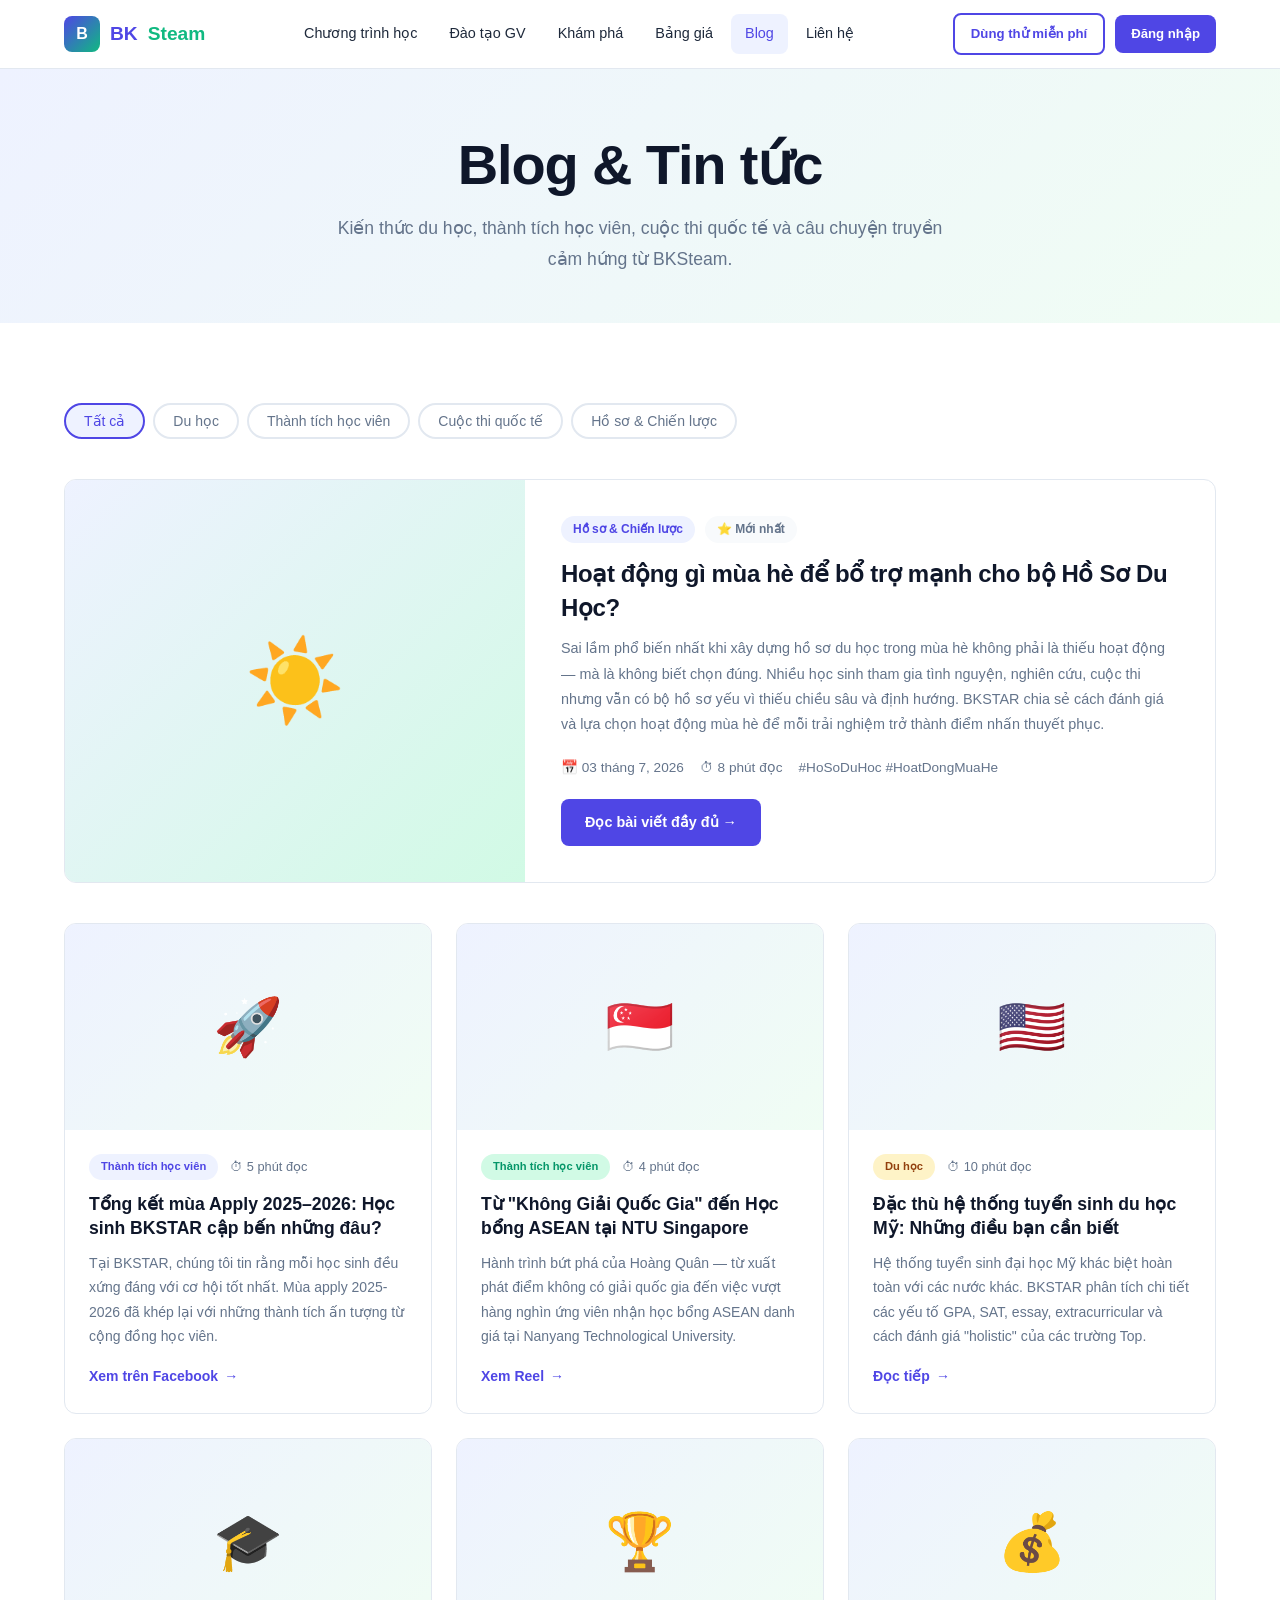
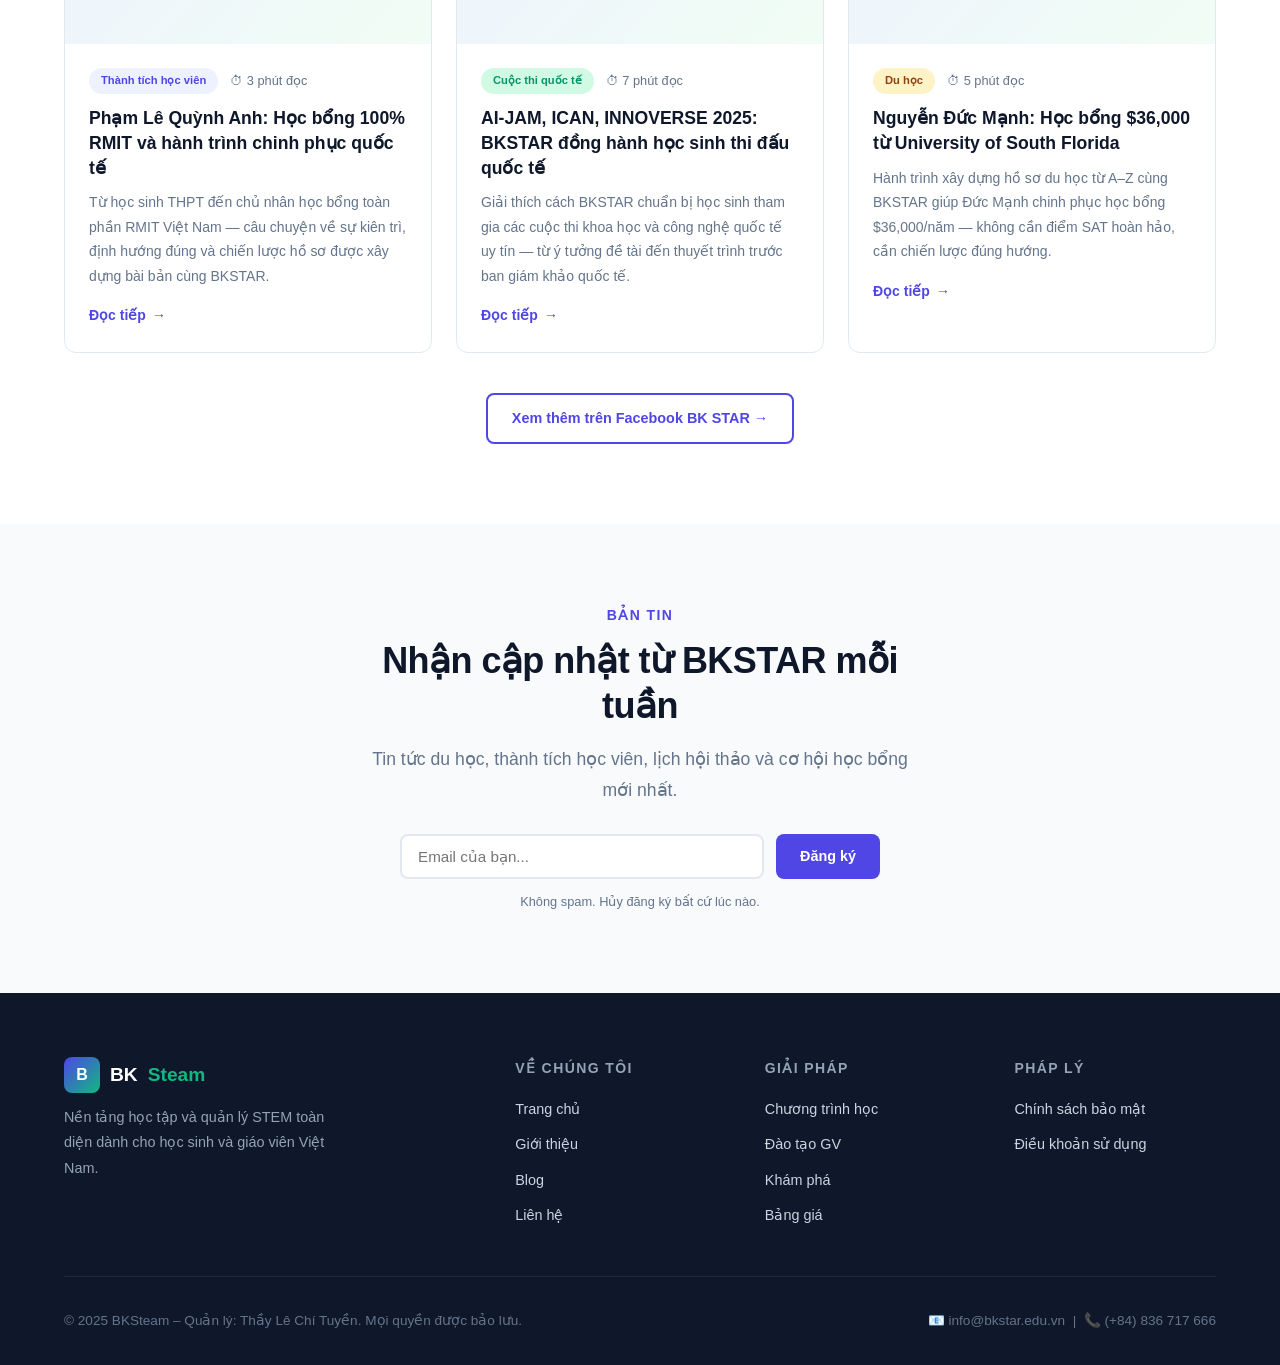
==== blog.html @ f7e73af7 "Initial commit – BKSteam website hoàn chỉnh - 8 trang HTML: index, curriculum, teacher-training, exp" ====
﻿<!DOCTYPE html>
<html lang="vi">
<head>
<meta charset="UTF-8">
<meta name="viewport" content="width=device-width, initial-scale=1.0">
<title>Blog – BKSteam</title>
<link rel="stylesheet" href="css/style.css">
</head>
<body>
<nav class="nav">
  <div class="container nav-inner">
    <a href="index.html" class="nav-logo"><div class="nav-logo-icon">B</div>BK<span>Steam</span></a>
    <div class="nav-links">
      <a href="curriculum.html">Chương trình học</a>
      <a href="teacher-training.html">Đào tạo GV</a>
      <a href="explore.html">Khám phá</a>
      <a href="pricing.html">Bảng giá</a>
      <a href="blog.html" class="active">Blog</a>
      <a href="contact.html">Liên hệ</a>
    </div>
    <div class="nav-cta">
      <a href="contact.html" class="btn btn-outline btn-sm">Dùng thử miễn phí</a>
      <a href="login.html" class="btn btn-primary btn-sm">Đăng nhập</a>
    </div>
    <button class="nav-hamburger"><span></span><span></span><span></span></button>
  </div>
  <div class="nav-mobile">
    <a href="curriculum.html">Chương trình học</a>
    <a href="teacher-training.html">Đào tạo Giáo viên</a>
    <a href="explore.html">Khám phá</a>
    <a href="pricing.html">Bảng giá</a>
    <a href="blog.html">Blog</a>
    <a href="contact.html">Liên hệ</a>
    <a href="contact.html" class="btn btn-primary">Dùng thử miễn phí</a>
  </div>
</nav>

<section class="page-header">
  <div class="container">
    <h1>Blog & Tin tức</h1>
    <p>Kiến thức du học, thành tích học viên, cuộc thi quốc tế và câu chuyện truyền cảm hứng từ BKSteam.</p>
  </div>
</section>

<section class="section">
  <div class="container">
    <!-- Category filter -->
    <div style="display:flex;gap:8px;flex-wrap:wrap;margin-bottom:40px">
      <button class="subject-tab active" data-filter="all">Tất cả</button>
      <button class="subject-tab" data-filter="du-hoc">Du học</button>
      <button class="subject-tab" data-filter="thanh-tich">Thành tích học viên</button>
      <button class="subject-tab" data-filter="cuoc-thi">Cuộc thi quốc tế</button>
      <button class="subject-tab" data-filter="ho-so">Hồ sơ & Chiến lược</button>
    </div>

    <!-- Featured article (from Facebook post) -->
    <div class="card" style="display:grid;grid-template-columns:1fr 1.5fr;gap:0;padding:0;overflow:hidden;margin-bottom:40px;border:1px solid var(--border)">
      <div style="background:linear-gradient(135deg,#EEF2FF,#D1FAE5);display:flex;align-items:center;justify-content:center;font-size:5rem;min-height:250px">☀️</div>
      <div style="padding:36px">
        <div style="display:flex;gap:10px;margin-bottom:14px">
          <span class="badge badge-primary">Hồ sơ & Chiến lược</span>
          <span class="badge badge-gray">⭐ Mới nhất</span>
        </div>
        <h2 style="font-size:1.5rem;color:var(--text-dark);margin-bottom:12px;line-height:1.4">Hoạt động gì mùa hè để bổ trợ mạnh cho bộ Hồ Sơ Du Học?</h2>
        <p>Sai lầm phổ biến nhất khi xây dựng hồ sơ du học trong mùa hè không phải là thiếu hoạt động — mà là không biết chọn đúng. Nhiều học sinh tham gia tình nguyện, nghiên cứu, cuộc thi nhưng vẫn có bộ hồ sơ yếu vì thiếu chiều sâu và định hướng. BKSTAR chia sẻ cách đánh giá và lựa chọn hoạt động mùa hè để mỗi trải nghiệm trở thành điểm nhấn thuyết phục.</p>
        <div style="display:flex;gap:16px;align-items:center;margin-top:20px;font-size:.85rem;color:var(--text-muted)">
          <span>📅 03 tháng 7, 2026</span>
          <span>⏱ 8 phút đọc</span>
          <span>#HoSoDuHoc #HoatDongMuaHe</span>
        </div>
        <a href="https://bkstar.com.vn/hoat-dong-mua-he-trong-ho-so-du-hoc/" target="_blank" class="btn btn-primary" style="margin-top:20px">Đọc bài viết đầy đủ →</a>
      </div>
    </div>

    <!-- Blog grid -->
    <div class="grid-3">

      <!-- Post 1: Tổng kết mùa apply (từ Facebook "Đáng chú ý") -->
      <div class="blog-card">
        <div class="blog-card-img" style="font-size:3.5rem">🚀</div>
        <div class="blog-card-body">
          <div class="blog-card-meta">
            <span class="badge badge-primary" style="font-size:.7rem">Thành tích học viên</span>
            <span>⏱ 5 phút đọc</span>
          </div>
          <h3><a href="https://www.facebook.com/BKSTARTEAM/" target="_blank">Tổng kết mùa Apply 2025–2026: Học sinh BKSTAR cập bến những đâu?</a></h3>
          <p>Tại BKSTAR, chúng tôi tin rằng mỗi học sinh đều xứng đáng với cơ hội tốt nhất. Mùa apply 2025-2026 đã khép lại với những thành tích ấn tượng từ cộng đồng học viên.</p>
          <div class="read-more">Xem trên Facebook <span>→</span></div>
        </div>
      </div>

      <!-- Post 2: Hoàng Quân - Học bổng ASEAN (từ Facebook Reel) -->
      <div class="blog-card">
        <div class="blog-card-img" style="font-size:3.5rem">🇸🇬</div>
        <div class="blog-card-body">
          <div class="blog-card-meta">
            <span class="badge badge-secondary" style="font-size:.7rem">Thành tích học viên</span>
            <span>⏱ 4 phút đọc</span>
          </div>
          <h3><a href="https://www.facebook.com/reel/1302274701632871/" target="_blank">Từ "Không Giải Quốc Gia" đến Học bổng ASEAN tại NTU Singapore</a></h3>
          <p>Hành trình bứt phá của Hoàng Quân — từ xuất phát điểm không có giải quốc gia đến việc vượt hàng nghìn ứng viên nhận học bổng ASEAN danh giá tại Nanyang Technological University.</p>
          <div class="read-more">Xem Reel <span>→</span></div>
        </div>
      </div>

      <!-- Post 3: Đặc thù du học Mỹ (từ bkstar.com.vn) -->
      <div class="blog-card">
        <div class="blog-card-img" style="font-size:3.5rem">🇺🇸</div>
        <div class="blog-card-body">
          <div class="blog-card-meta">
            <span class="badge badge-accent" style="font-size:.7rem">Du học</span>
            <span>⏱ 10 phút đọc</span>
          </div>
          <h3><a href="https://bkstar.com.vn/dac-thu-he-thong-tuyen-sinh-du-hoc-my/" target="_blank">Đặc thù hệ thống tuyển sinh du học Mỹ: Những điều bạn cần biết</a></h3>
          <p>Hệ thống tuyển sinh đại học Mỹ khác biệt hoàn toàn với các nước khác. BKSTAR phân tích chi tiết các yếu tố GPA, SAT, essay, extracurricular và cách đánh giá "holistic" của các trường Top.</p>
          <div class="read-more">Đọc tiếp <span>→</span></div>
        </div>
      </div>

      <!-- Post 4: Phạm Lê Quỳnh Anh - RMIT (từ bkstar.com.vn/thanh-tich) -->
      <div class="blog-card">
        <div class="blog-card-img" style="font-size:3.5rem">🎓</div>
        <div class="blog-card-body">
          <div class="blog-card-meta">
            <span class="badge badge-primary" style="font-size:.7rem">Thành tích học viên</span>
            <span>⏱ 3 phút đọc</span>
          </div>
          <h3><a href="https://bkstar.com.vn/thanh-tich-va-su-kien/" target="_blank">Phạm Lê Quỳnh Anh: Học bổng 100% RMIT và hành trình chinh phục quốc tế</a></h3>
          <p>Từ học sinh THPT đến chủ nhân học bổng toàn phần RMIT Việt Nam — câu chuyện về sự kiên trì, định hướng đúng và chiến lược hồ sơ được xây dựng bài bản cùng BKSTAR.</p>
          <div class="read-more">Đọc tiếp <span>→</span></div>
        </div>
      </div>

      <!-- Post 5: Hoạt động mùa hè (từ bkstar.com.vn) -->
      <div class="blog-card">
        <div class="blog-card-img" style="font-size:3.5rem">🏆</div>
        <div class="blog-card-body">
          <div class="blog-card-meta">
            <span class="badge badge-secondary" style="font-size:.7rem">Cuộc thi quốc tế</span>
            <span>⏱ 7 phút đọc</span>
          </div>
          <h3><a href="https://bkstar.com.vn/thanh-tich-va-su-kien/" target="_blank">AI-JAM, ICAN, INNOVERSE 2025: BKSTAR đồng hành học sinh thi đấu quốc tế</a></h3>
          <p>Giải thích cách BKSTAR chuẩn bị học sinh tham gia các cuộc thi khoa học và công nghệ quốc tế uy tín — từ ý tưởng đề tài đến thuyết trình trước ban giám khảo quốc tế.</p>
          <div class="read-more">Đọc tiếp <span>→</span></div>
        </div>
      </div>

      <!-- Post 6: Nguyễn Đức Mạnh - USF (từ bkstar.com.vn) -->
      <div class="blog-card">
        <div class="blog-card-img" style="font-size:3.5rem">💰</div>
        <div class="blog-card-body">
          <div class="blog-card-meta">
            <span class="badge badge-accent" style="font-size:.7rem">Du học</span>
            <span>⏱ 5 phút đọc</span>
          </div>
          <h3><a href="https://bkstar.com.vn/thanh-tich-va-su-kien/" target="_blank">Nguyễn Đức Mạnh: Học bổng $36,000 từ University of South Florida</a></h3>
          <p>Hành trình xây dựng hồ sơ du học từ A–Z cùng BKSTAR giúp Đức Mạnh chinh phục học bổng $36,000/năm — không cần điểm SAT hoàn hảo, cần chiến lược đúng hướng.</p>
          <div class="read-more">Đọc tiếp <span>→</span></div>
        </div>
      </div>

    </div>

    <div style="text-align:center;margin-top:40px">
      <a href="https://www.facebook.com/BKSTARTEAM/" target="_blank" class="btn btn-outline">Xem thêm trên Facebook BK STAR →</a>
    </div>
  </div>
</section>

<!-- Newsletter -->
<section class="section" style="background:var(--bg-gray)">
  <div class="container" style="max-width:600px;text-align:center">
    <div class="section-header" style="margin-bottom:28px">
      <div class="label">Bản tin</div>
      <h2>Nhận cập nhật từ BKSTAR mỗi tuần</h2>
      <p>Tin tức du học, thành tích học viên, lịch hội thảo và cơ hội học bổng mới nhất.</p>
    </div>
    <div style="display:flex;gap:12px;max-width:480px;margin:0 auto">
      <input type="email" placeholder="Email của bạn..." style="flex:1;padding:12px 16px;border:2px solid var(--border);border-radius:8px;font-size:.95rem">
      <button class="btn btn-primary">Đăng ký</button>
    </div>
    <p style="font-size:.8rem;margin-top:12px">Không spam. Hủy đăng ký bất cứ lúc nào.</p>
  </div>
</section>

<footer>
  <div class="container">
    <div class="footer-grid">
      <div class="footer-brand"><a href="index.html" class="nav-logo" style="color:#fff"><div class="nav-logo-icon">B</div>BK<span>Steam</span></a><p>Nền tảng học tập và quản lý STEM toàn diện dành cho học sinh và giáo viên Việt Nam.</p></div>
      <div class="footer-col"><h4>VỀ CHÚNG TÔI</h4><ul><li><a href="index.html">Trang chủ</a></li><li><a href="gioi-thieu.html">Giới thiệu</a></li><li><a href="blog.html">Blog</a></li><li><a href="contact.html">Liên hệ</a></li></ul></div>
      <div class="footer-col"><h4>GIẢI PHÁP</h4><ul><li><a href="curriculum.html">Chương trình học</a></li><li><a href="teacher-training.html">Đào tạo GV</a></li><li><a href="explore.html">Khám phá</a></li><li><a href="pricing.html">Bảng giá</a></li></ul></div>
      <div class="footer-col"><h4>PHÁP LÝ</h4><ul><li><a href="privacy.html">Chính sách bảo mật</a></li><li><a href="terms.html">Điều khoản sử dụng</a></li></ul></div>
    </div>
    <div class="footer-bottom"><p>© 2025 BKSteam – Quản lý: Thầy Lê Chí Tuyền. Mọi quyền được bảo lưu.</p><p>📧 info@bkstar.edu.vn &nbsp;|&nbsp; 📞 (+84) 836 717 666</p></div>
  </div>
</footer>
<script src="js/main.js"></script>
</body>
</html>
---- css/style.css ----
/* ===== CSS VARIABLES ===== */
:root {
  --primary: #4F46E5;
  --primary-dark: #3730A3;
  --primary-light: #818CF8;
  --secondary: #10B981;
  --secondary-dark: #059669;
  --accent: #F59E0B;
  --danger: #EF4444;
  --text-dark: #0F172A;
  --text: #1E293B;
  --text-muted: #64748B;
  --text-light: #94A3B8;
  --bg: #FFFFFF;
  --bg-gray: #F8FAFC;
  --bg-dark: #0F172A;
  --border: #E2E8F0;
  --shadow-sm: 0 1px 3px rgba(0,0,0,.08), 0 1px 2px rgba(0,0,0,.06);
  --shadow: 0 4px 6px -1px rgba(0,0,0,.1), 0 2px 4px -1px rgba(0,0,0,.06);
  --shadow-lg: 0 10px 15px -3px rgba(0,0,0,.1), 0 4px 6px -2px rgba(0,0,0,.05);
  --shadow-xl: 0 20px 25px -5px rgba(0,0,0,.1), 0 10px 10px -5px rgba(0,0,0,.04);
  --radius: 12px;
  --radius-sm: 8px;
  --radius-lg: 20px;
  --transition: all .2s ease;
}

/* ===== RESET ===== */
*, *::before, *::after { box-sizing: border-box; margin: 0; padding: 0; }
html { scroll-behavior: smooth; }
body { font-family: 'Inter', -apple-system, BlinkMacSystemFont, 'Segoe UI', sans-serif; color: var(--text); background: var(--bg); line-height: 1.6; font-size: 16px; }
img { max-width: 100%; height: auto; display: block; }
a { color: inherit; text-decoration: none; }
ul { list-style: none; }
button { cursor: pointer; border: none; background: none; font-family: inherit; }
input, textarea, select { font-family: inherit; }

/* ===== TYPOGRAPHY ===== */
h1 { font-size: clamp(2rem, 5vw, 3.5rem); font-weight: 800; line-height: 1.15; letter-spacing: -0.02em; }
h2 { font-size: clamp(1.5rem, 3vw, 2.25rem); font-weight: 700; line-height: 1.25; letter-spacing: -0.015em; }
h3 { font-size: clamp(1.1rem, 2vw, 1.375rem); font-weight: 600; line-height: 1.35; }
h4 { font-size: 1rem; font-weight: 600; }
p { color: var(--text-muted); line-height: 1.75; }

/* ===== LAYOUT ===== */
.container { max-width: 1200px; margin: 0 auto; padding: 0 24px; }
.section { padding: 80px 0; }
.section-sm { padding: 48px 0; }
.grid-2 { display: grid; grid-template-columns: repeat(2, 1fr); gap: 24px; }
.grid-3 { display: grid; grid-template-columns: repeat(3, 1fr); gap: 24px; }
.grid-4 { display: grid; grid-template-columns: repeat(4, 1fr); gap: 20px; }
.flex { display: flex; }
.flex-center { display: flex; align-items: center; justify-content: center; }
.flex-between { display: flex; align-items: center; justify-content: space-between; }
.gap-4 { gap: 16px; }
.gap-6 { gap: 24px; }

/* ===== BUTTONS ===== */
.btn { display: inline-flex; align-items: center; gap: 8px; padding: 12px 24px; border-radius: 8px; font-weight: 600; font-size: .9rem; transition: var(--transition); white-space: nowrap; }
.btn-primary { background: var(--primary); color: #fff; }
.btn-primary:hover { background: var(--primary-dark); transform: translateY(-1px); box-shadow: var(--shadow); }
.btn-secondary { background: var(--secondary); color: #fff; }
.btn-secondary:hover { background: var(--secondary-dark); transform: translateY(-1px); box-shadow: var(--shadow); }
.btn-outline { border: 2px solid var(--primary); color: var(--primary); }
.btn-outline:hover { background: var(--primary); color: #fff; }
.btn-white { background: #fff; color: var(--primary); }
.btn-white:hover { background: #F1F5F9; }
.btn-lg { padding: 16px 32px; font-size: 1rem; border-radius: 10px; }
.btn-sm { padding: 8px 16px; font-size: .825rem; }

/* ===== BADGES ===== */
.badge { display: inline-flex; align-items: center; gap: 4px; padding: 4px 12px; border-radius: 100px; font-size: .75rem; font-weight: 600; }
.badge-primary { background: #EEF2FF; color: var(--primary); }
.badge-secondary { background: #D1FAE5; color: var(--secondary-dark); }
.badge-accent { background: #FEF3C7; color: #92400E; }
.badge-gray { background: var(--bg-gray); color: var(--text-muted); }
.badge-easy { background: #D1FAE5; color: #065F46; }
.badge-medium { background: #FEF3C7; color: #92400E; }
.badge-hard { background: #FEE2E2; color: #991B1B; }

/* ===== SECTION HEADER ===== */
.section-header { text-align: center; margin-bottom: 56px; }
.section-header .label { color: var(--primary); font-size: .875rem; font-weight: 700; letter-spacing: .1em; text-transform: uppercase; margin-bottom: 12px; }
.section-header h2 { color: var(--text-dark); margin-bottom: 16px; }
.section-header p { font-size: 1.1rem; max-width: 600px; margin: 0 auto; }

/* ===== NAVIGATION ===== */
.nav { position: sticky; top: 0; z-index: 1000; background: rgba(255,255,255,.95); backdrop-filter: blur(12px); border-bottom: 1px solid var(--border); }
.nav-inner { display: flex; align-items: center; justify-content: space-between; height: 68px; }
.nav-logo { display: flex; align-items: center; gap: 10px; font-weight: 800; font-size: 1.2rem; color: var(--primary); }
.nav-logo span { color: var(--secondary); }
.nav-logo-icon { width: 36px; height: 36px; background: linear-gradient(135deg, var(--primary), var(--secondary)); border-radius: 8px; display: flex; align-items: center; justify-content: center; color: #fff; font-weight: 900; font-size: 1rem; }
.nav-links { display: flex; align-items: center; gap: 4px; }
.nav-links a { padding: 8px 14px; border-radius: 8px; font-size: .9rem; font-weight: 500; color: var(--text); transition: var(--transition); }
.nav-links a:hover, .nav-links a.active { color: var(--primary); background: #EEF2FF; }
.nav-cta { display: flex; align-items: center; gap: 10px; }
.nav-hamburger { display: none; flex-direction: column; gap: 5px; padding: 8px; cursor: pointer; }
.nav-hamburger span { width: 22px; height: 2px; background: var(--text); border-radius: 2px; transition: var(--transition); }
.nav-mobile { display: none; position: absolute; top: 100%; left: 0; right: 0; background: #fff; border-bottom: 1px solid var(--border); padding: 16px 24px; flex-direction: column; gap: 4px; box-shadow: var(--shadow-lg); }
.nav-mobile.open { display: flex; }
.nav-mobile a { padding: 12px 16px; border-radius: 8px; font-weight: 500; color: var(--text); }
.nav-mobile a:hover { background: var(--bg-gray); color: var(--primary); }
.nav-mobile .btn { width: 100%; justify-content: center; margin-top: 8px; }

/* ===== HERO ===== */
.hero { padding: 100px 0 80px; background: linear-gradient(135deg, #EEF2FF 0%, #F0FDF4 50%, #FFF7ED 100%); position: relative; overflow: hidden; }
.hero::before { content: ''; position: absolute; top: -50%; right: -20%; width: 600px; height: 600px; background: radial-gradient(circle, rgba(79,70,229,.08) 0%, transparent 70%); border-radius: 50%; }
.hero::after { content: ''; position: absolute; bottom: -30%; left: -10%; width: 400px; height: 400px; background: radial-gradient(circle, rgba(16,185,129,.06) 0%, transparent 70%); border-radius: 50%; }
.hero-content { position: relative; z-index: 1; text-align: center; max-width: 800px; margin: 0 auto; }
.hero-badge { margin-bottom: 20px; }
.hero h1 { color: var(--text-dark); margin-bottom: 24px; }
.hero h1 span { background: linear-gradient(135deg, var(--primary), var(--secondary)); -webkit-background-clip: text; -webkit-text-fill-color: transparent; background-clip: text; }
.hero p { font-size: 1.2rem; color: var(--text-muted); margin-bottom: 40px; max-width: 620px; margin-left: auto; margin-right: auto; }
.hero-cta { display: flex; gap: 16px; justify-content: center; flex-wrap: wrap; }
.hero-stats { display: flex; gap: 48px; justify-content: center; margin-top: 60px; padding-top: 40px; border-top: 1px solid var(--border); }
.hero-stat-num { font-size: 2rem; font-weight: 800; color: var(--primary); }
.hero-stat-label { font-size: .85rem; color: var(--text-muted); }

/* ===== CARDS ===== */
.card { background: #fff; border-radius: var(--radius); border: 1px solid var(--border); padding: 24px; transition: var(--transition); }
.card:hover { box-shadow: var(--shadow-lg); transform: translateY(-2px); border-color: transparent; }
.card-icon { width: 52px; height: 52px; border-radius: 12px; display: flex; align-items: center; justify-content: center; font-size: 1.5rem; margin-bottom: 16px; }
.card-icon.blue { background: #EEF2FF; }
.card-icon.green { background: #D1FAE5; }
.card-icon.amber { background: #FEF3C7; }
.card-icon.purple { background: #F3E8FF; }
.card-icon.red { background: #FEE2E2; }
.card h3 { margin-bottom: 8px; color: var(--text-dark); }
.card p { font-size: .9rem; }

/* ===== COURSE CARDS ===== */
.course-card { background: #fff; border-radius: var(--radius); border: 1px solid var(--border); overflow: hidden; transition: var(--transition); }
.course-card:hover { box-shadow: var(--shadow-lg); transform: translateY(-3px); border-color: transparent; }
.course-card-header { padding: 20px; background: linear-gradient(135deg, #EEF2FF, #F0FDF4); }
.course-card-body { padding: 20px; }
.course-card-tags { display: flex; gap: 8px; flex-wrap: wrap; margin-bottom: 12px; }
.course-card h3 { font-size: 1rem; color: var(--text-dark); margin-bottom: 8px; }
.course-card-meta { display: flex; gap: 12px; align-items: center; font-size: .8rem; color: var(--text-muted); margin-top: 12px; }
.course-card-meta span { display: flex; align-items: center; gap: 4px; }
.course-card .btn { width: 100%; justify-content: center; margin-top: 16px; }

/* ===== SUBJECT TABS ===== */
.subject-tabs { display: flex; gap: 8px; flex-wrap: wrap; margin-bottom: 32px; }
.subject-tab { padding: 8px 18px; border-radius: 100px; font-size: .875rem; font-weight: 500; border: 2px solid var(--border); color: var(--text-muted); background: #fff; cursor: pointer; transition: var(--transition); }
.subject-tab:hover { border-color: var(--primary); color: var(--primary); }
.subject-tab.active { border-color: var(--primary); color: var(--primary); background: #EEF2FF; }

/* ===== GRADE SECTION ===== */
.grade-section { margin-bottom: 56px; }
.grade-header { display: flex; align-items: center; gap: 16px; margin-bottom: 32px; padding: 20px 24px; background: linear-gradient(135deg, #EEF2FF, #E0E7FF); border-radius: var(--radius); }
.grade-emoji { font-size: 2rem; }
.grade-header h2 { font-size: 1.5rem; color: var(--primary-dark); }
.grade-header p { font-size: .9rem; font-style: italic; color: var(--text-muted); margin-top: 2px; }
.subject-group { margin-bottom: 32px; }
.subject-group-header { display: flex; align-items: center; gap: 10px; margin-bottom: 16px; }
.subject-group-header h4 { font-size: .875rem; font-weight: 700; text-transform: uppercase; letter-spacing: .05em; color: var(--text-muted); }
.subject-group-header::after { content: ''; flex: 1; height: 1px; background: var(--border); }

/* ===== PRICING ===== */
.pricing-grid { display: grid; grid-template-columns: repeat(4, 1fr); gap: 20px; }
.pricing-card { background: #fff; border: 2px solid var(--border); border-radius: var(--radius-lg); padding: 32px 24px; position: relative; transition: var(--transition); }
.pricing-card.popular { border-color: var(--primary); }
.pricing-card:hover { box-shadow: var(--shadow-xl); transform: translateY(-4px); }
.pricing-badge { position: absolute; top: -14px; left: 50%; transform: translateX(-50%); background: var(--primary); color: #fff; padding: 4px 16px; border-radius: 100px; font-size: .75rem; font-weight: 700; white-space: nowrap; }
.pricing-card h3 { font-size: 1.25rem; color: var(--text-dark); margin-bottom: 8px; }
.pricing-card .desc { font-size: .875rem; color: var(--text-muted); margin-bottom: 24px; }
.pricing-price { margin-bottom: 24px; }
.pricing-amount { font-size: 2.5rem; font-weight: 800; color: var(--text-dark); }
.pricing-period { font-size: .875rem; color: var(--text-muted); }
.pricing-features { list-style: none; display: flex; flex-direction: column; gap: 12px; margin-bottom: 28px; }
.pricing-features li { display: flex; align-items: flex-start; gap: 10px; font-size: .9rem; color: var(--text); }
.pricing-features li::before { content: '✓'; color: var(--secondary); font-weight: 700; flex-shrink: 0; }
.pricing-card .btn { width: 100%; justify-content: center; }

/* ===== FAQ ===== */
.faq-item { border: 1px solid var(--border); border-radius: var(--radius); overflow: hidden; margin-bottom: 12px; }
.faq-q { width: 100%; display: flex; justify-content: space-between; align-items: center; padding: 20px 24px; font-weight: 600; color: var(--text-dark); background: #fff; cursor: pointer; text-align: left; gap: 16px; }
.faq-q:hover { background: var(--bg-gray); }
.faq-icon { font-size: 1.25rem; color: var(--primary); flex-shrink: 0; transition: var(--transition); }
.faq-a { padding: 0 24px; max-height: 0; overflow: hidden; transition: max-height .3s ease, padding .3s ease; }
.faq-a.open { max-height: 600px; padding: 0 24px 20px; }
.faq-a p { font-size: .95rem; }
.faq-a ul { list-style: disc; padding-left: 20px; margin-top: 8px; }
.faq-a ul li { color: var(--text-muted); font-size: .9rem; margin-bottom: 6px; }

/* ===== TESTIMONIALS ===== */
.testimonial-card { background: #fff; border-radius: var(--radius); border: 1px solid var(--border); padding: 28px; }
.testimonial-quote { font-size: 2.5rem; color: var(--primary); line-height: 1; margin-bottom: 12px; }
.testimonial-card p { font-size: .95rem; font-style: italic; color: var(--text); margin-bottom: 20px; }
.testimonial-author { display: flex; align-items: center; gap: 12px; }
.testimonial-avatar { width: 44px; height: 44px; border-radius: 50%; background: linear-gradient(135deg, var(--primary), var(--secondary)); display: flex; align-items: center; justify-content: center; color: #fff; font-weight: 700; font-size: 1.1rem; }
.testimonial-name { font-weight: 600; font-size: .9rem; color: var(--text-dark); }
.testimonial-role { font-size: .8rem; color: var(--text-muted); }

/* ===== CTA SECTION ===== */
.cta-section { background: linear-gradient(135deg, var(--primary) 0%, var(--primary-dark) 100%); color: #fff; text-align: center; padding: 80px 0; }
.cta-section h2 { color: #fff; margin-bottom: 16px; }
.cta-section p { color: rgba(255,255,255,.8); font-size: 1.1rem; margin-bottom: 36px; }
.cta-section .btn-white { font-size: 1rem; padding: 16px 36px; }

/* ===== FOOTER ===== */
footer { background: var(--bg-dark); color: #fff; padding: 64px 0 32px; }
.footer-grid { display: grid; grid-template-columns: 2fr 1fr 1fr 1fr; gap: 48px; margin-bottom: 48px; }
.footer-brand p { color: #94A3B8; font-size: .9rem; margin-top: 12px; max-width: 280px; }
.footer-col h4 { font-size: .875rem; font-weight: 700; text-transform: uppercase; letter-spacing: .1em; color: #94A3B8; margin-bottom: 16px; }
.footer-col ul { display: flex; flex-direction: column; gap: 10px; }
.footer-col ul a { color: #CBD5E1; font-size: .9rem; transition: var(--transition); }
.footer-col ul a:hover { color: #fff; }
.footer-bottom { border-top: 1px solid #1E293B; padding-top: 32px; display: flex; justify-content: space-between; align-items: center; }
.footer-bottom p { color: #64748B; font-size: .85rem; }

/* ===== CONTACT FORM ===== */
.contact-grid { display: grid; grid-template-columns: 1fr 1.5fr; gap: 64px; align-items: start; }
.contact-info-card { background: linear-gradient(135deg, var(--primary), var(--primary-dark)); color: #fff; border-radius: var(--radius-lg); padding: 40px 36px; }
.contact-info-card h3 { color: #fff; margin-bottom: 8px; }
.contact-info-card > p { color: rgba(255,255,255,.8); margin-bottom: 36px; }
.contact-info-item { display: flex; gap: 16px; align-items: flex-start; margin-bottom: 24px; }
.contact-info-icon { width: 44px; height: 44px; background: rgba(255,255,255,.15); border-radius: 10px; display: flex; align-items: center; justify-content: center; font-size: 1.2rem; flex-shrink: 0; }
.contact-info-label { font-size: .8rem; color: rgba(255,255,255,.65); margin-bottom: 2px; }
.contact-info-value { color: #fff; font-weight: 600; }
.form-group { margin-bottom: 20px; }
.form-group label { display: block; font-weight: 600; font-size: .875rem; color: var(--text-dark); margin-bottom: 8px; }
.form-group input, .form-group textarea, .form-group select { width: 100%; padding: 12px 16px; border: 2px solid var(--border); border-radius: var(--radius-sm); font-size: .95rem; color: var(--text); transition: var(--transition); background: #fff; }
.form-group input:focus, .form-group textarea:focus, .form-group select:focus { outline: none; border-color: var(--primary); box-shadow: 0 0 0 3px rgba(79,70,229,.1); }
.form-grid { display: grid; grid-template-columns: 1fr 1fr; gap: 16px; }
.form-group textarea { resize: vertical; min-height: 120px; }

/* ===== BLOG ===== */
.blog-card { background: #fff; border-radius: var(--radius); border: 1px solid var(--border); overflow: hidden; transition: var(--transition); }
.blog-card:hover { box-shadow: var(--shadow-lg); transform: translateY(-2px); }
.blog-card-img { aspect-ratio: 16/9; background: linear-gradient(135deg, #EEF2FF, #F0FDF4); display: flex; align-items: center; justify-content: center; font-size: 3rem; }
.blog-card-body { padding: 24px; }
.blog-card-meta { display: flex; gap: 12px; align-items: center; margin-bottom: 12px; font-size: .8rem; color: var(--text-muted); }
.blog-card h3 { font-size: 1.1rem; color: var(--text-dark); margin-bottom: 10px; line-height: 1.4; }
.blog-card h3 a:hover { color: var(--primary); }
.blog-card p { font-size: .875rem; }
.blog-card .read-more { display: inline-flex; align-items: center; gap: 6px; margin-top: 16px; font-size: .875rem; font-weight: 600; color: var(--primary); }
.blog-card .read-more:hover { gap: 10px; }

/* ===== TRAINING SCHEDULE ===== */
.schedule-card { background: #fff; border-radius: var(--radius); border: 1px solid var(--border); padding: 24px; display: grid; grid-template-columns: 56px 1fr auto; gap: 16px; align-items: center; transition: var(--transition); }
.schedule-card:hover { box-shadow: var(--shadow); border-color: var(--primary); }
.schedule-num { width: 56px; height: 56px; background: linear-gradient(135deg, var(--primary), var(--secondary)); border-radius: 12px; display: flex; align-items: center; justify-content: center; color: #fff; font-weight: 800; font-size: 1.1rem; flex-shrink: 0; }
.schedule-card h3 { font-size: 1rem; color: var(--text-dark); margin-bottom: 4px; }
.schedule-card p { font-size: .85rem; }

/* ===== FEATURE LIST ===== */
.feature-list { display: flex; flex-direction: column; gap: 16px; }
.feature-item { display: flex; gap: 16px; align-items: flex-start; }
.feature-check { width: 28px; height: 28px; background: #D1FAE5; border-radius: 50%; display: flex; align-items: center; justify-content: center; color: var(--secondary-dark); font-weight: 700; flex-shrink: 0; font-size: .85rem; }
.feature-item h4 { color: var(--text-dark); margin-bottom: 2px; }
.feature-item p { font-size: .875rem; }

/* ===== STATS BAR ===== */
.stats-bar { background: linear-gradient(135deg, var(--primary), var(--primary-dark)); padding: 48px 0; }
.stats-bar-grid { display: grid; grid-template-columns: repeat(4, 1fr); gap: 32px; text-align: center; }
.stats-bar-num { font-size: 2.5rem; font-weight: 800; color: #fff; }
.stats-bar-label { font-size: .9rem; color: rgba(255,255,255,.75); margin-top: 4px; }

/* ===== PAGE HEADER ===== */
.page-header { background: linear-gradient(135deg, #EEF2FF 0%, #F0FDF4 100%); padding: 64px 0 48px; text-align: center; }
.page-header .badge { margin-bottom: 16px; }
.page-header h1 { color: var(--text-dark); margin-bottom: 16px; }
.page-header p { font-size: 1.1rem; max-width: 640px; margin: 0 auto; }

/* ===== EXPLORE FILTERS ===== */
.filters-bar { background: #fff; border-bottom: 1px solid var(--border); padding: 20px 0; position: sticky; top: 68px; z-index: 100; }
.filters-inner { display: flex; gap: 24px; align-items: center; flex-wrap: wrap; }
.filter-group { display: flex; gap: 8px; align-items: center; }
.filter-label { font-size: .8rem; font-weight: 700; text-transform: uppercase; color: var(--text-muted); letter-spacing: .05em; }

/* ===== UTILS ===== */
.text-center { text-align: center; }
.text-primary { color: var(--primary); }
.text-secondary { color: var(--secondary); }
.text-muted { color: var(--text-muted); }
.text-dark { color: var(--text-dark); }
.mt-2 { margin-top: 8px; }
.mt-4 { margin-top: 16px; }
.mt-6 { margin-top: 24px; }
.mt-8 { margin-top: 32px; }
.mb-4 { margin-bottom: 16px; }
.mb-6 { margin-bottom: 24px; }
.mb-8 { margin-bottom: 32px; }
.w-full { width: 100%; }
.rounded { border-radius: var(--radius); }
.divider { border: none; border-top: 1px solid var(--border); margin: 32px 0; }
.highlight-box { background: linear-gradient(135deg, #EEF2FF, #E0E7FF); border-radius: var(--radius); padding: 32px; border: 1px solid #C7D2FE; }
.info-box { background: #F0FDF4; border-radius: var(--radius); padding: 24px; border: 1px solid #A7F3D0; }

/* ===== RESPONSIVE ===== */
@media (max-width: 1024px) {
  .pricing-grid { grid-template-columns: repeat(2, 1fr); }
  .footer-grid { grid-template-columns: 1fr 1fr; }
  .contact-grid { grid-template-columns: 1fr; gap: 32px; }
}
@media (max-width: 768px) {
  .section { padding: 56px 0; }
  h1 { font-size: 2rem; }
  h2 { font-size: 1.5rem; }
  .grid-2, .grid-3, .grid-4 { grid-template-columns: 1fr; }
  .pricing-grid { grid-template-columns: 1fr; }
  .stats-bar-grid { grid-template-columns: repeat(2, 1fr); }
  .hero { padding: 64px 0 48px; }
  .hero-stats { flex-wrap: wrap; gap: 24px; }
  .nav-links, .nav-cta { display: none; }
  .nav-hamburger { display: flex; }
  .footer-grid { grid-template-columns: 1fr; gap: 32px; }
  .footer-bottom { flex-direction: column; gap: 12px; text-align: center; }
  .form-grid { grid-template-columns: 1fr; }
  .schedule-card { grid-template-columns: 44px 1fr; }
  .schedule-card .btn { display: none; }
}
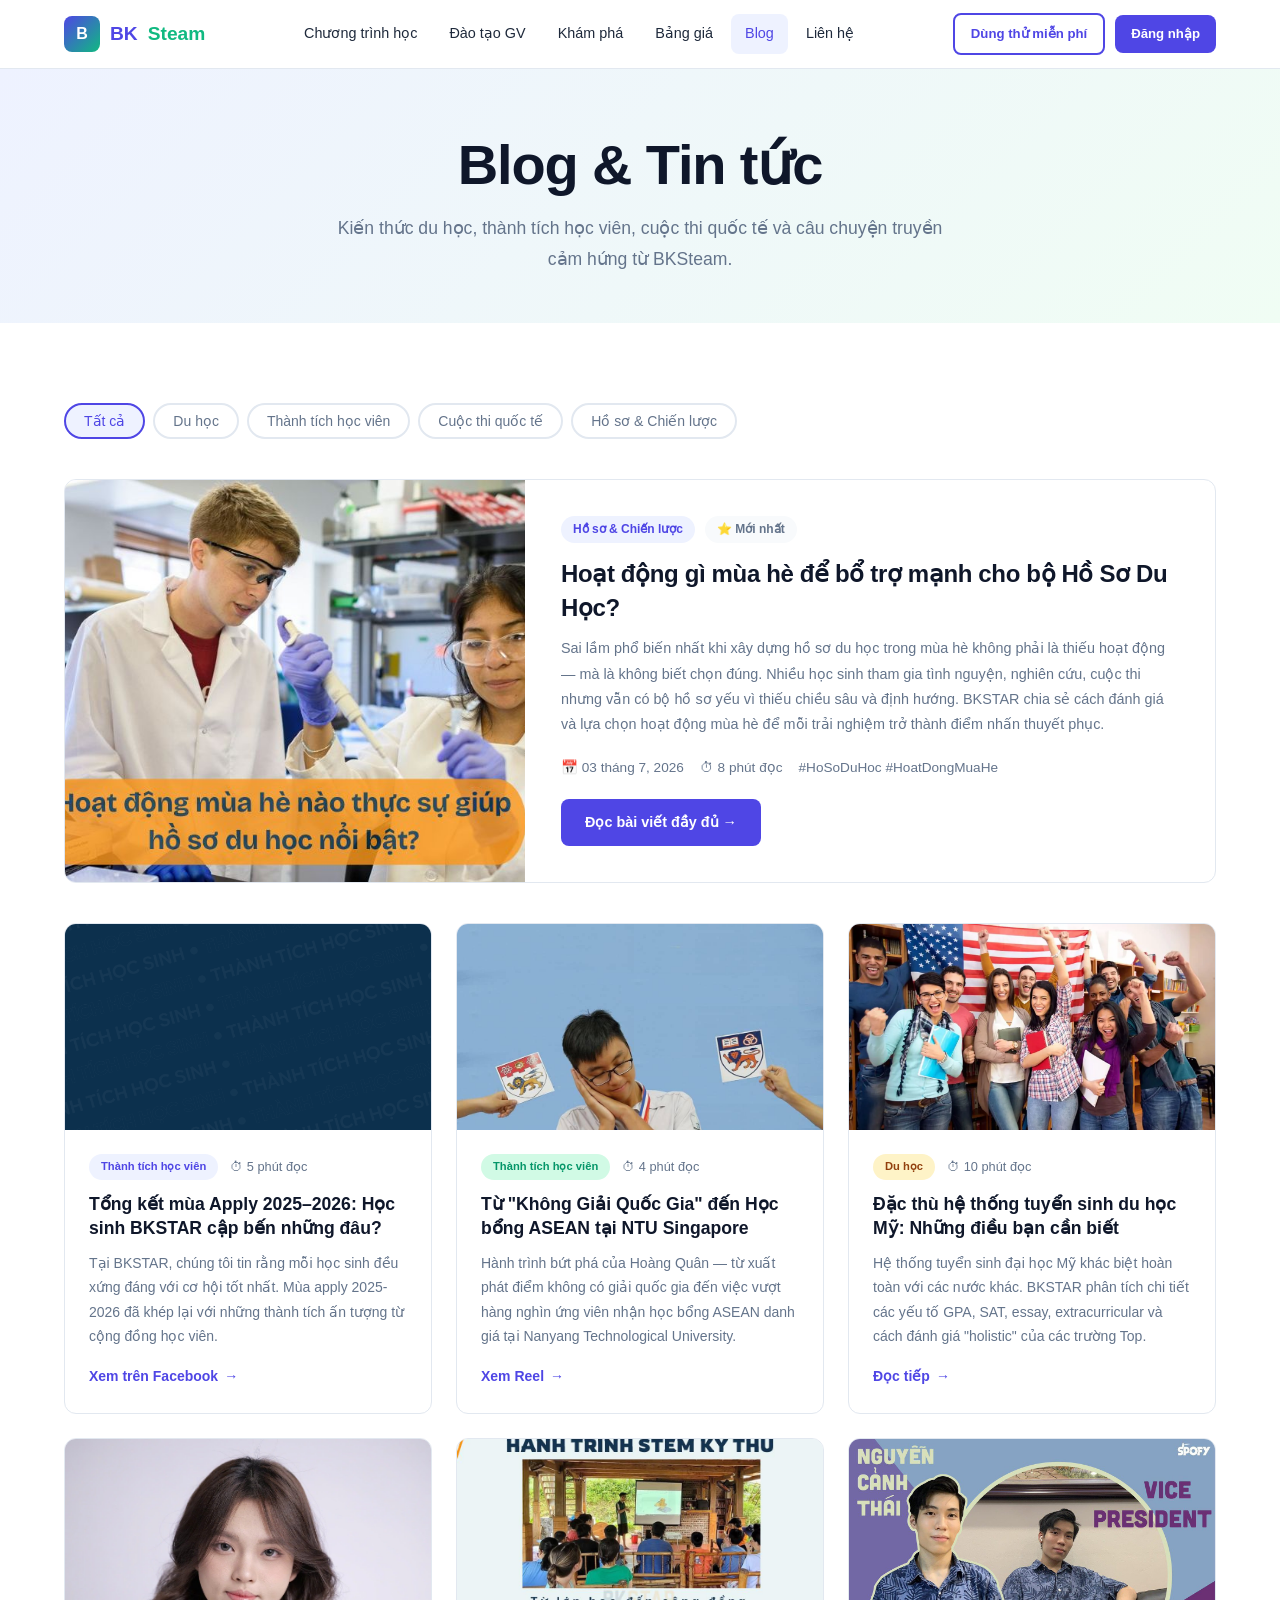
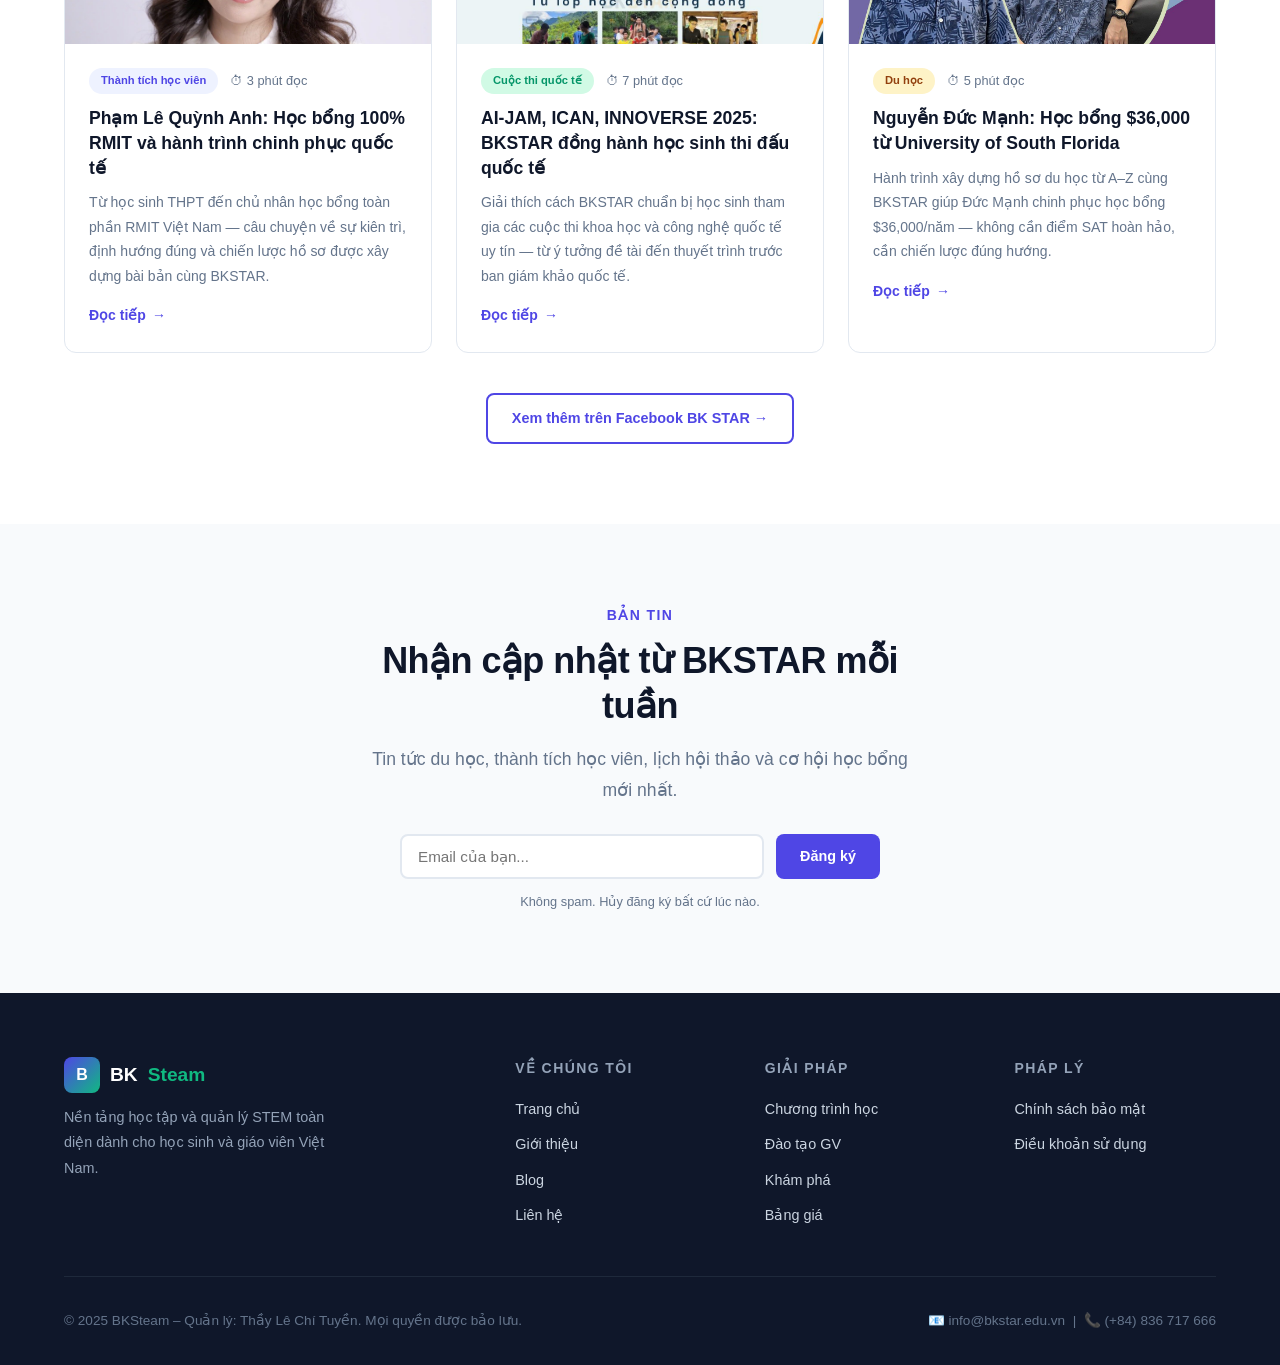
==== commit 63495382: "fix: replace emoji placeholders with real images in blog and gioi-thieu - blog.html: 6 blog cards + " ====
--- a/blog.html
+++ b/blog.html
@@ -55,7 +55,7 @@
 
     <!-- Featured article (from Facebook post) -->
     <div class="card" style="display:grid;grid-template-columns:1fr 1.5fr;gap:0;padding:0;overflow:hidden;margin-bottom:40px;border:1px solid var(--border)">
-      <div style="background:linear-gradient(135deg,#EEF2FF,#D1FAE5);display:flex;align-items:center;justify-content:center;font-size:5rem;min-height:250px">☀️</div>
+      <div style="min-height:250px;overflow:hidden"><img src="images/bkstar/BI-QUYET-DIEN-COMMON-APP-2.jpg" alt="Hoạt động mùa hè và hồ sơ du học" style="width:100%;height:100%;object-fit:cover;display:block"></div>
       <div style="padding:36px">
         <div style="display:flex;gap:10px;margin-bottom:14px">
           <span class="badge badge-primary">Hồ sơ & Chiến lược</span>
@@ -77,7 +77,7 @@
 
       <!-- Post 1: Tổng kết mùa apply (từ Facebook "Đáng chú ý") -->
       <div class="blog-card">
-        <div class="blog-card-img" style="font-size:3.5rem">🚀</div>
+        <div class="blog-card-img" style="padding:0;display:block;overflow:hidden"><img src="images/bkstar/thanh-tich-hoc-sinh.png" alt="Tổng kết mùa Apply 2025-2026" style="width:100%;height:100%;object-fit:cover"></div>
         <div class="blog-card-body">
           <div class="blog-card-meta">
             <span class="badge badge-primary" style="font-size:.7rem">Thành tích học viên</span>
@@ -91,7 +91,7 @@
 
       <!-- Post 2: Hoàng Quân - Học bổng ASEAN (từ Facebook Reel) -->
       <div class="blog-card">
-        <div class="blog-card-img" style="font-size:3.5rem">🇸🇬</div>
+        <div class="blog-card-img" style="padding:0;display:block;overflow:hidden"><img src="images/bkstar/19cabe97be661f384677-1.jpg" alt="Hoàng Quân – Học bổng ASEAN NTU" style="width:100%;height:100%;object-fit:cover;object-position:top"></div>
         <div class="blog-card-body">
           <div class="blog-card-meta">
             <span class="badge badge-secondary" style="font-size:.7rem">Thành tích học viên</span>
@@ -105,7 +105,7 @@
 
       <!-- Post 3: Đặc thù du học Mỹ (từ bkstar.com.vn) -->
       <div class="blog-card">
-        <div class="blog-card-img" style="font-size:3.5rem">🇺🇸</div>
+        <div class="blog-card-img" style="padding:0;display:block;overflow:hidden"><img src="images/bkstar/Best-Schools-For-International-Students-In-America-2018.webp" alt="Du học Mỹ" style="width:100%;height:100%;object-fit:cover"></div>
         <div class="blog-card-body">
           <div class="blog-card-meta">
             <span class="badge badge-accent" style="font-size:.7rem">Du học</span>
@@ -119,7 +119,7 @@
 
       <!-- Post 4: Phạm Lê Quỳnh Anh - RMIT (từ bkstar.com.vn/thanh-tich) -->
       <div class="blog-card">
-        <div class="blog-card-img" style="font-size:3.5rem">🎓</div>
+        <div class="blog-card-img" style="padding:0;display:block;overflow:hidden"><img src="images/bkstar/quynh-anh-e1755318568754-1.jpg" alt="Phạm Lê Quỳnh Anh – Học bổng RMIT" style="width:100%;height:100%;object-fit:cover;object-position:top"></div>
         <div class="blog-card-body">
           <div class="blog-card-meta">
             <span class="badge badge-primary" style="font-size:.7rem">Thành tích học viên</span>
@@ -131,9 +131,9 @@
         </div>
       </div>
 
-      <!-- Post 5: Hoạt động mùa hè (từ bkstar.com.vn) -->
-      <div class="blog-card">
-        <div class="blog-card-img" style="font-size:3.5rem">🏆</div>
+      <!-- Post 5: AI-JAM, ICAN, INNOVERSE -->
+      <div class="blog-card">
+        <div class="blog-card-img" style="padding:0;display:block;overflow:hidden"><img src="images/bkstar/505588518_1366232998842522_8281243375180289022_n-1.jpg" alt="Cuộc thi quốc tế AI-JAM ICAN INNOVERSE" style="width:100%;height:100%;object-fit:cover"></div>
         <div class="blog-card-body">
           <div class="blog-card-meta">
             <span class="badge badge-secondary" style="font-size:.7rem">Cuộc thi quốc tế</span>
@@ -147,7 +147,7 @@
 
       <!-- Post 6: Nguyễn Đức Mạnh - USF (từ bkstar.com.vn) -->
       <div class="blog-card">
-        <div class="blog-card-img" style="font-size:3.5rem">💰</div>
+        <div class="blog-card-img" style="padding:0;display:block;overflow:hidden"><img src="images/bkstar/c29130113ee09fbec6f1-1.jpg" alt="Nguyễn Đức Mạnh – Học bổng USF" style="width:100%;height:100%;object-fit:cover;object-position:top"></div>
         <div class="blog-card-body">
           <div class="blog-card-meta">
             <span class="badge badge-accent" style="font-size:.7rem">Du học</span>
@@ -197,3 +197,4 @@
 <script src="js/main.js"></script>
 </body>
 </html>
+
